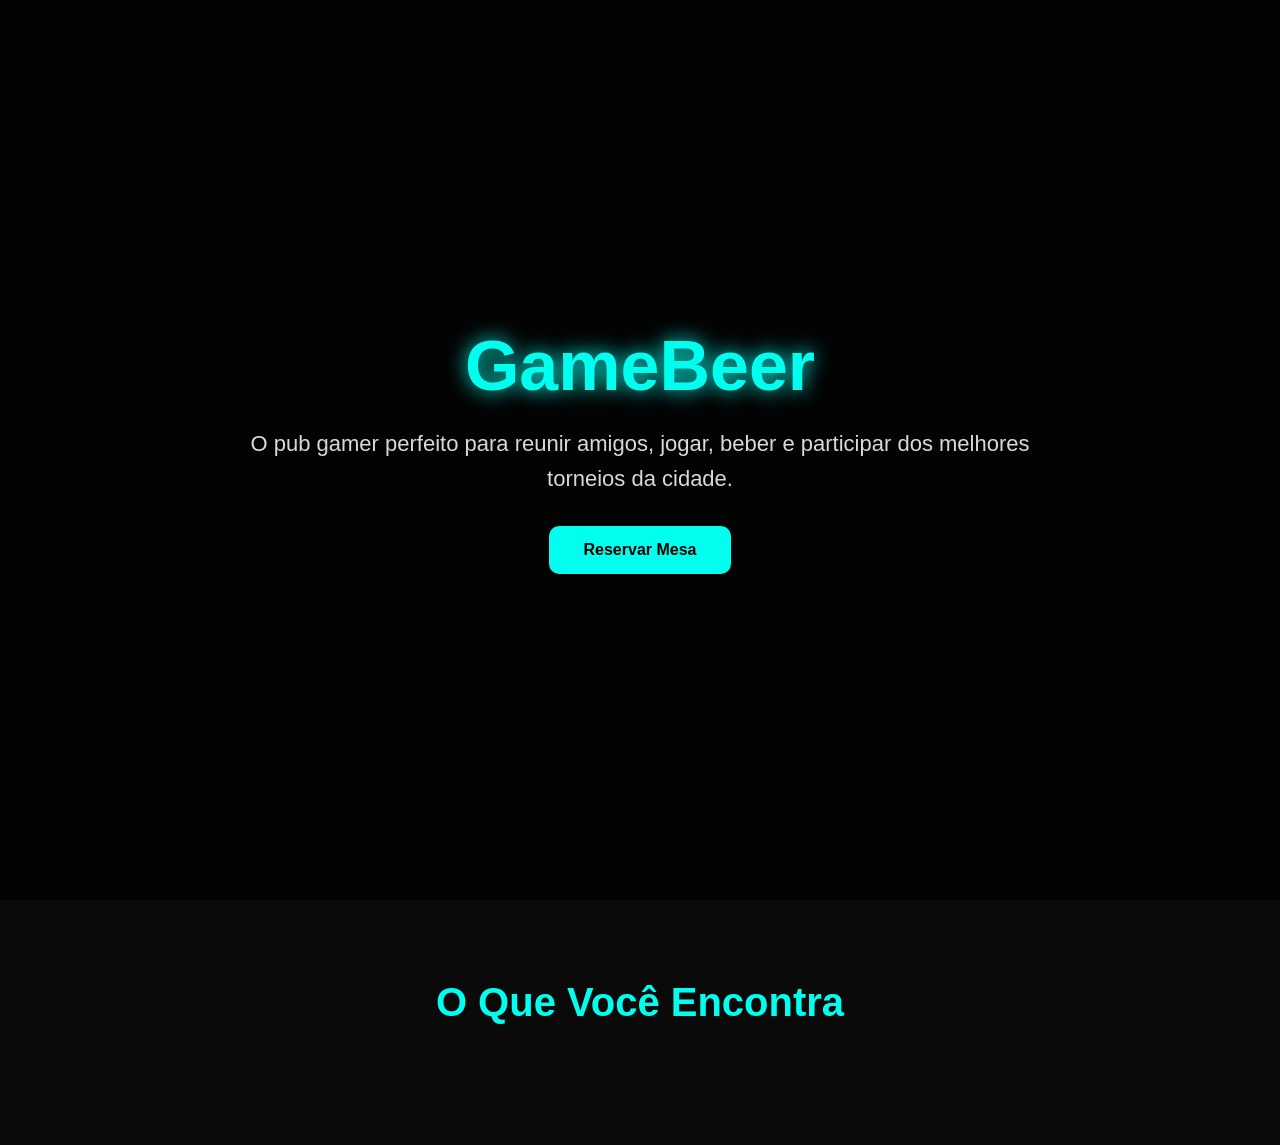
==== web/index.html @ 60de41e0 "menu principal e design" ====
<!DOCTYPE html>
<html lang="pt-BR">
<head>
  <meta charset="UTF-8" />
  <meta name="viewport" content="width=device-width, initial-scale=1.0"/>
  <title>GameBeer Pub Gamer</title>

  <style>
    *{
      margin:0;
      padding:0;
      box-sizing:border-box;
      font-family: Arial, Helvetica, sans-serif;
    }

    body{
      background:#0a0a0a;
      color:white;
    }

    header{
      height:100vh;
      background:
      linear-gradient(rgba(0,0,0,0.7), rgba(0,0,0,0.7)),
      url('https://images.unsplash.com/photo-1511512578047-dfb367046420?q=80&w=1600&auto=format&fit=crop');
      background-size:cover;
      background-position:center;

      display:flex;
      justify-content:center;
      align-items:center;
      text-align:center;
      padding:20px;
    }

    .hero{
      max-width:800px;
    }

    .hero h1{
      font-size:70px;
      color:#00ffee;
      text-shadow:0 0 20px #00ffee;
      margin-bottom:20px;
    }

    .hero p{
      font-size:22px;
      color:#d9d9d9;
      margin-bottom:30px;
      line-height:1.6;
    }

    .btn{
      display:inline-block;
      padding:15px 35px;
      background:#00ffee;
      color:black;
      text-decoration:none;
      border-radius:10px;
      font-weight:bold;
      transition:0.3s;
    }

    .btn:hover{
      background:#00bfa6;
      transform:scale(1.05);
    }

    section{
      padding:80px 10%;
    }

    .titulo{
      font-size:40px;
      color:#00ffee;
      margin-bottom:40px;
      text-align:center;
    }

    .cards{
      display:grid;
      grid-template-columns:repeat(auto-fit, minmax(250px,1fr));
      gap:25px;
    }

    .card{
      background:#121212;
      padding:30px;
      border-radius:15px;
      border:1px solid #00ffee33;
      transition:0.3s;
    }

    .card:hover{
      transform:translateY(-10px);
      box-shadow:0 0 20px #00ffee55;
    }

    .card h3{
      color:#00ffee;
      margin-bottom:15px;
      font-size:25px;
    }

    .card p{
      color:#cfcfcf;
      line-height:1.5;
    }

    .sobre{
      display:flex;
      align-items:center;
      gap:50px;
      flex-wrap:wrap;
    }

    .sobre img{
      width:100%;
      max-width:500px;
      border-radius:20px;
    }

    .sobre-texto{
      flex:1;
    }

    .sobre-texto h2{
      color:#00ffee;
      margin-bottom:20px;
      font-size:40px;
    }

    .sobre-texto p{
      color:#d4d4d4;
      line-height:1.8;
      font-size:18px;
    }

    footer{
      background:#050505;
      padding:30px;
      text-align:center;
      color:#888;
      border-top:1px solid #00ffee22;
    }

    @media(max-width:768px){

      .hero h1{
        font-size:45px;
      }

      .hero p{
        font-size:18px;
      }

      .titulo{
        font-size:32px;
      }

    }

  </style>
</head>
<body>

  <header>
    <div class="hero">
      <h1>GameBeer</h1>

      <p>
        O pub gamer perfeito para reunir amigos, jogar,
        beber e participar dos melhores torneios da cidade.
      </p>

      <a href="#" class="btn">Reservar Mesa</a>
    </div>
  </header>

  <section>

    <h2 class="titulo">O Que Você Encontra</h2>

   </body>
</html>
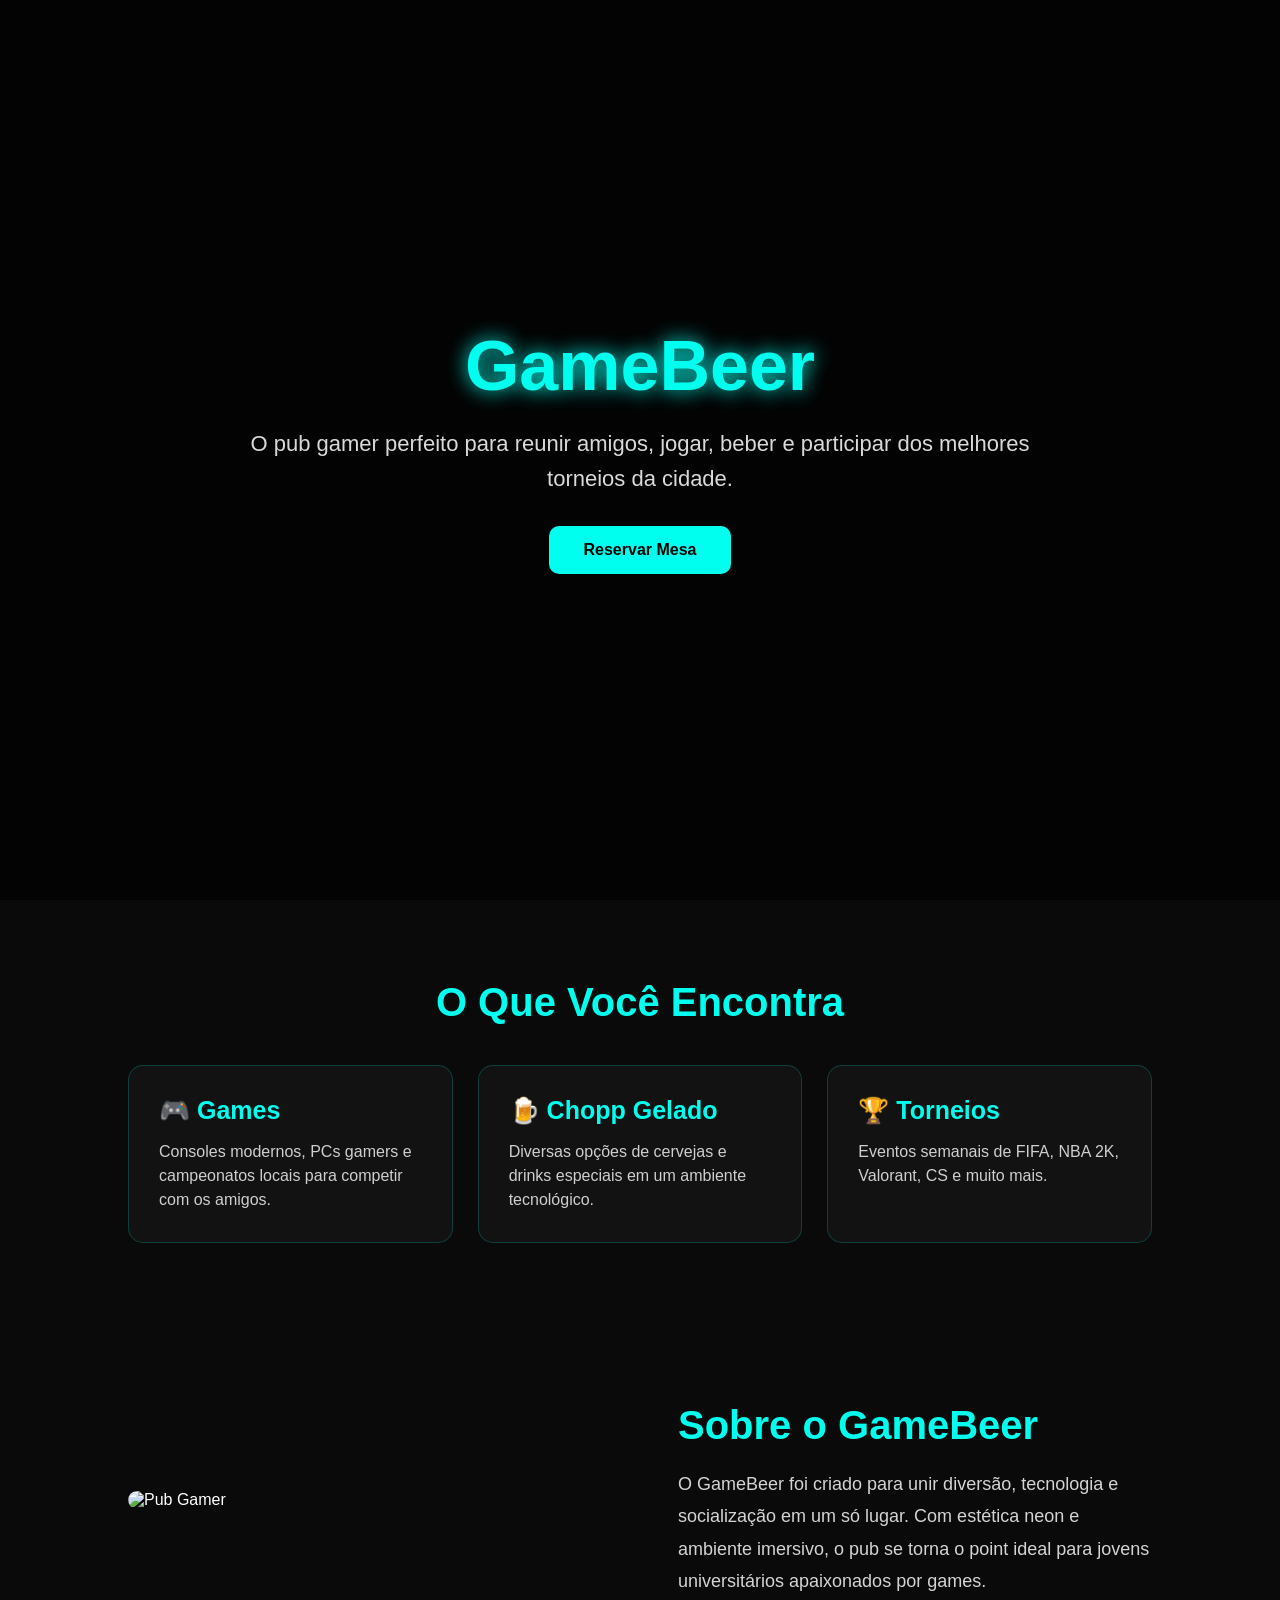
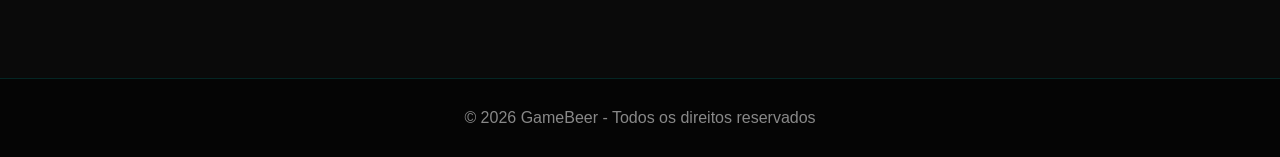
==== commit f4f6848c: "menu part2" ====
--- a/web/index.html
+++ b/web/index.html
@@ -181,6 +181,61 @@
   <section>
 
     <h2 class="titulo">O Que Você Encontra</h2>
+     <div class="cards">
+
+      <div class="card">
+        <h3>🎮 Games</h3>
+        <p>
+          Consoles modernos, PCs gamers e campeonatos locais
+          para competir com os amigos.
+        </p>
+      </div>
+
+      <div class="card">
+        <h3>🍺 Chopp Gelado</h3>
+        <p>
+          Diversas opções de cervejas e drinks especiais
+          em um ambiente tecnológico.
+        </p>
+      </div>
+
+      <div class="card">
+        <h3>🏆 Torneios</h3>
+        <p>
+          Eventos semanais de FIFA, NBA 2K, Valorant,
+          CS e muito mais.
+        </p>
+      </div>
+
+    </div>
+
+  </section>
+
+  <section class="sobre">
+
+    <img src="https://images.unsplash.com/photo-1541534401786-2077eed87a72?q=80&w=1200&auto=format&fit=crop" alt="Pub Gamer">
+
+    <div class="sobre-texto">
+
+      <h2>Sobre o GameBeer</h2>
+
+      <p>
+        O GameBeer foi criado para unir diversão,
+        tecnologia e socialização em um só lugar.
+        Com estética neon e ambiente imersivo,
+        o pub se torna o point ideal para jovens
+        universitários apaixonados por games.
+      </p>
+
+    </div>
+
+  </section>
+
+  <footer>
+    © 2026 GameBeer - Todos os direitos reservados
+  </footer>
+
+
 
    </body>
 </html>
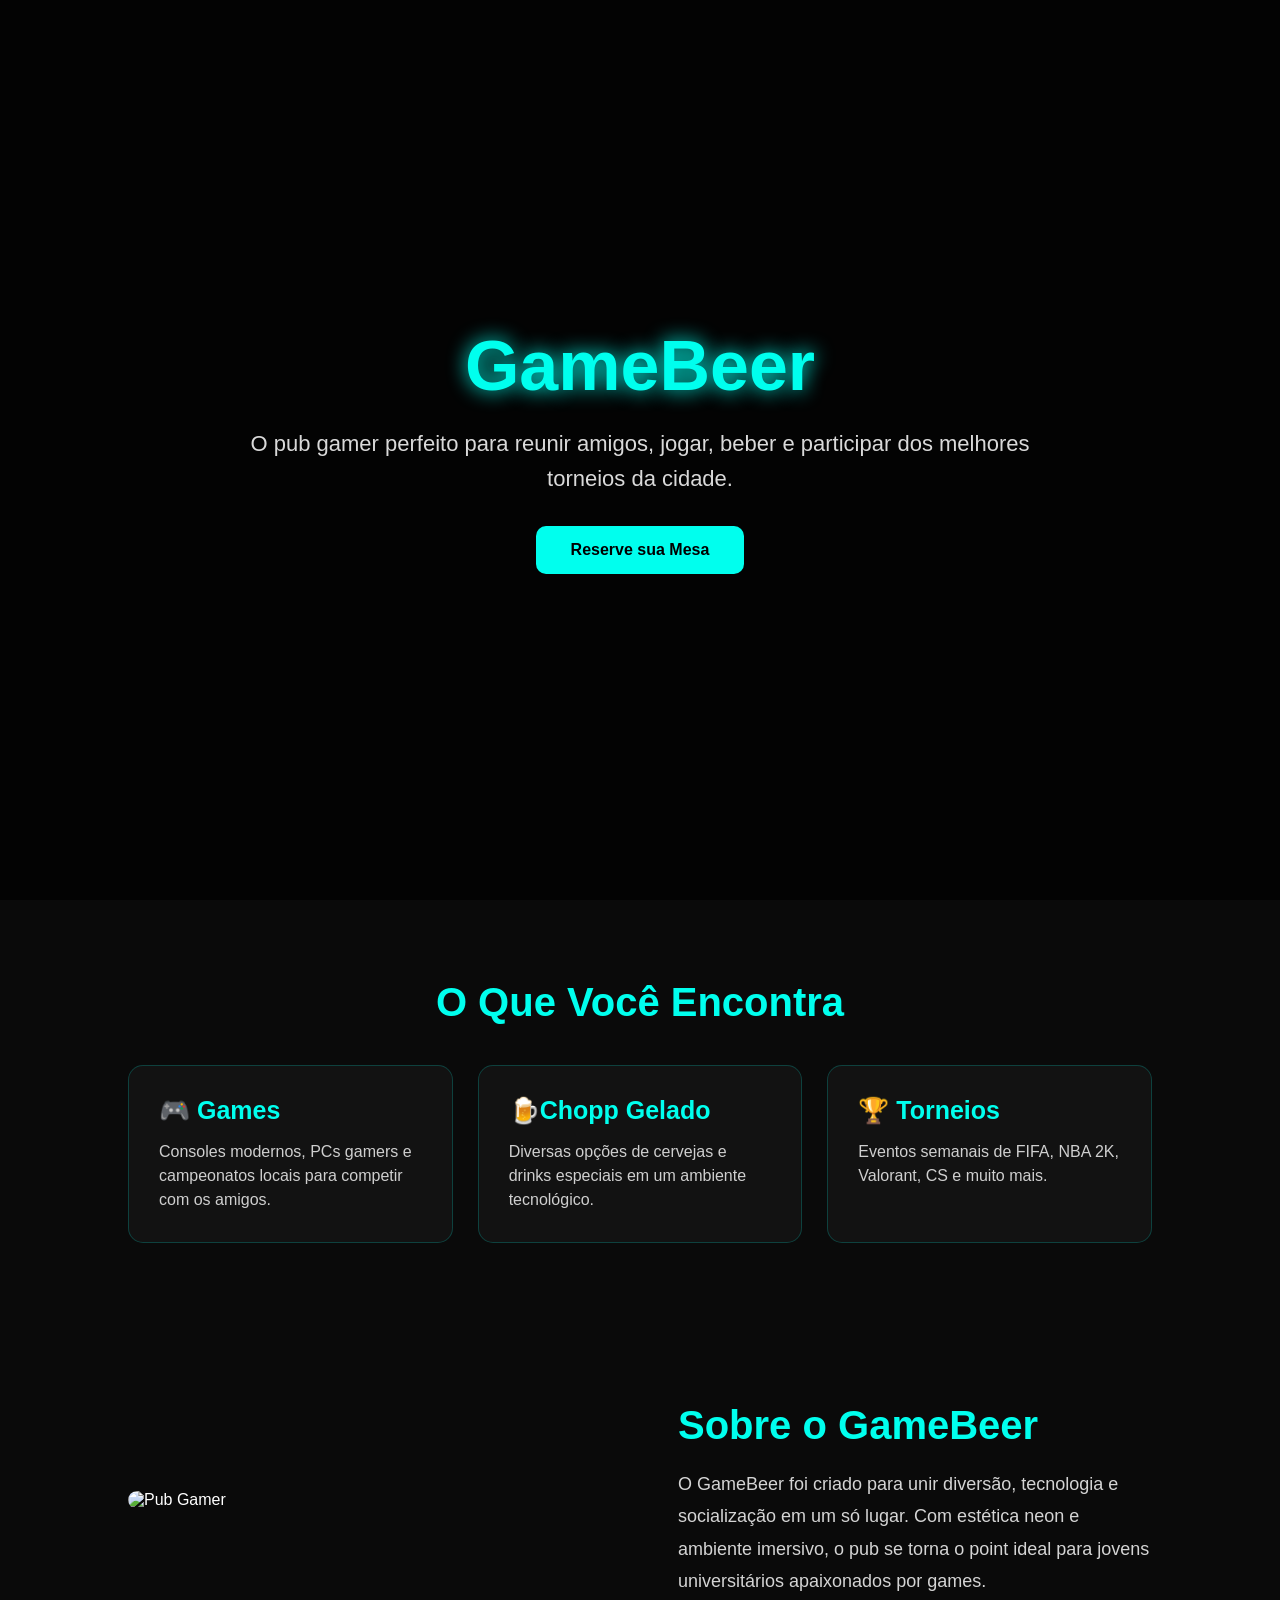
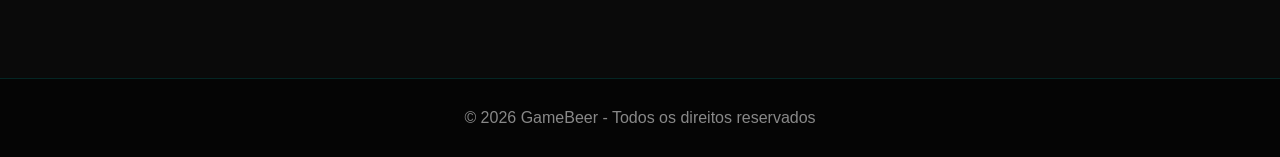
==== commit 55ba6c0e: "principal" ====
--- a/web/index.html
+++ b/web/index.html
@@ -101,6 +101,14 @@
       color:#00ffee;
       margin-bottom:15px;
       font-size:25px;
+
+      a{
+
+        color:#00ffee;
+        text-decoration:none;
+        transition:0.3s;
+
+      }
     }
 
     .card p{
@@ -174,17 +182,20 @@
         beber e participar dos melhores torneios da cidade.
       </p>
 
-      <a href="#" class="btn">Reservar Mesa</a>
+      <a href="reserva.html" class="btn"> Reserve sua Mesa </a>
+      
     </div>
   </header>
 
   <section>
 
     <h2 class="titulo">O Que Você Encontra</h2>
-     <div class="cards">
+
+    <div class="cards">
 
       <div class="card">
-        <h3>🎮 Games</h3>
+        <h3><a href="games.html">🎮 Games</a></h3>
+        
         <p>
           Consoles modernos, PCs gamers e campeonatos locais
           para competir com os amigos.
@@ -192,16 +203,17 @@
       </div>
 
       <div class="card">
-        <h3>🍺 Chopp Gelado</h3>
-        <p>
+        <h3><a href="chopp.html">🍺Chopp Gelado</a> </h3>
+        <p>  
           Diversas opções de cervejas e drinks especiais
           em um ambiente tecnológico.
         </p>
       </div>
 
       <div class="card">
-        <h3>🏆 Torneios</h3>
+        <h3> <a href= "torneios.html">🏆 Torneios </a></h3>
         <p>
+            
           Eventos semanais de FIFA, NBA 2K, Valorant,
           CS e muito mais.
         </p>
@@ -235,7 +247,5 @@
     © 2026 GameBeer - Todos os direitos reservados
   </footer>
 
-
-
-   </body>
+</body>
 </html>
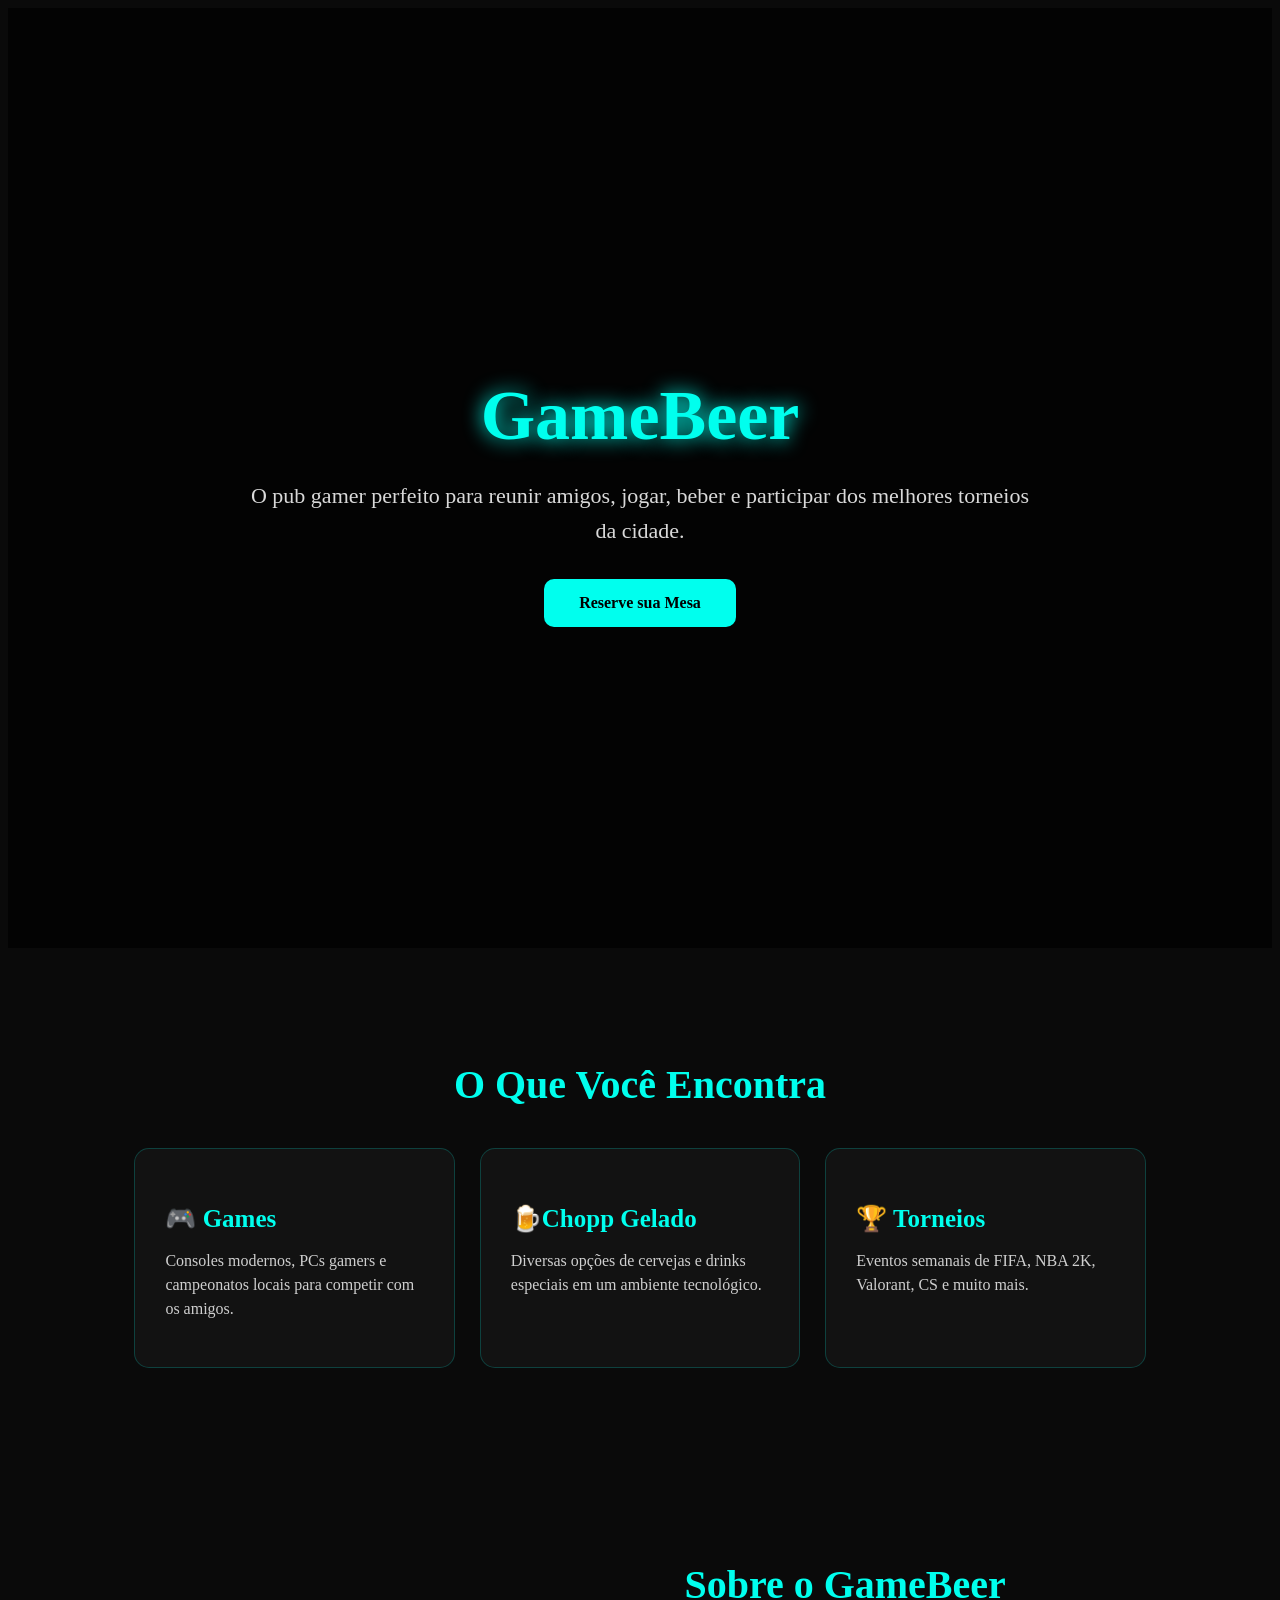
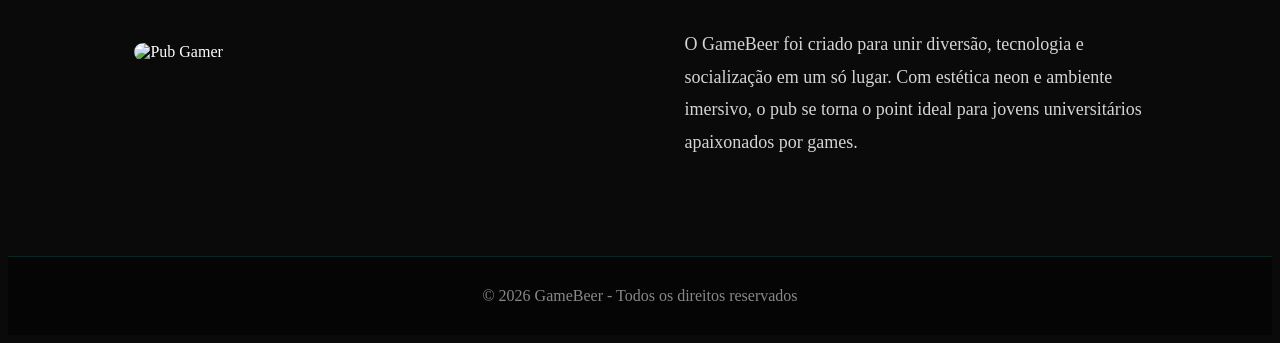
==== commit adde72be: "resultado final" ====
--- a/web/index.html
+++ b/web/index.html
@@ -5,171 +5,7 @@
   <meta name="viewport" content="width=device-width, initial-scale=1.0"/>
   <title>GameBeer Pub Gamer</title>
 
-  <style>
-    *{
-      margin:0;
-      padding:0;
-      box-sizing:border-box;
-      font-family: Arial, Helvetica, sans-serif;
-    }
-
-    body{
-      background:#0a0a0a;
-      color:white;
-    }
-
-    header{
-      height:100vh;
-      background:
-      linear-gradient(rgba(0,0,0,0.7), rgba(0,0,0,0.7)),
-      url('https://images.unsplash.com/photo-1511512578047-dfb367046420?q=80&w=1600&auto=format&fit=crop');
-      background-size:cover;
-      background-position:center;
-
-      display:flex;
-      justify-content:center;
-      align-items:center;
-      text-align:center;
-      padding:20px;
-    }
-
-    .hero{
-      max-width:800px;
-    }
-
-    .hero h1{
-      font-size:70px;
-      color:#00ffee;
-      text-shadow:0 0 20px #00ffee;
-      margin-bottom:20px;
-    }
-
-    .hero p{
-      font-size:22px;
-      color:#d9d9d9;
-      margin-bottom:30px;
-      line-height:1.6;
-    }
-
-    .btn{
-      display:inline-block;
-      padding:15px 35px;
-      background:#00ffee;
-      color:black;
-      text-decoration:none;
-      border-radius:10px;
-      font-weight:bold;
-      transition:0.3s;
-    }
-
-    .btn:hover{
-      background:#00bfa6;
-      transform:scale(1.05);
-    }
-
-    section{
-      padding:80px 10%;
-    }
-
-    .titulo{
-      font-size:40px;
-      color:#00ffee;
-      margin-bottom:40px;
-      text-align:center;
-    }
-
-    .cards{
-      display:grid;
-      grid-template-columns:repeat(auto-fit, minmax(250px,1fr));
-      gap:25px;
-    }
-
-    .card{
-      background:#121212;
-      padding:30px;
-      border-radius:15px;
-      border:1px solid #00ffee33;
-      transition:0.3s;
-    }
-
-    .card:hover{
-      transform:translateY(-10px);
-      box-shadow:0 0 20px #00ffee55;
-    }
-
-    .card h3{
-      color:#00ffee;
-      margin-bottom:15px;
-      font-size:25px;
-
-      a{
-
-        color:#00ffee;
-        text-decoration:none;
-        transition:0.3s;
-
-      }
-    }
-
-    .card p{
-      color:#cfcfcf;
-      line-height:1.5;
-    }
-
-    .sobre{
-      display:flex;
-      align-items:center;
-      gap:50px;
-      flex-wrap:wrap;
-    }
-
-    .sobre img{
-      width:100%;
-      max-width:500px;
-      border-radius:20px;
-    }
-
-    .sobre-texto{
-      flex:1;
-    }
-
-    .sobre-texto h2{
-      color:#00ffee;
-      margin-bottom:20px;
-      font-size:40px;
-    }
-
-    .sobre-texto p{
-      color:#d4d4d4;
-      line-height:1.8;
-      font-size:18px;
-    }
-
-    footer{
-      background:#050505;
-      padding:30px;
-      text-align:center;
-      color:#888;
-      border-top:1px solid #00ffee22;
-    }
-
-    @media(max-width:768px){
-
-      .hero h1{
-        font-size:45px;
-      }
-
-      .hero p{
-        font-size:18px;
-      }
-
-      .titulo{
-        font-size:32px;
-      }
-
-    }
-
-  </style>
+  <link rel="stylesheet" href="style.css">
 </head>
 <body>
 
--- a/web/style.css
+++ b/web/style.css
@@ -0,0 +1,165 @@
+ <style>
+    *{
+      margin:0;
+      padding:0;
+      box-sizing:border-box;
+      font-family: Arial, Helvetica, sans-serif;
+    }
+
+    body{
+      background:#0a0a0a;
+      color:white;
+    }
+
+    header{
+      height:100vh;
+      background:
+      linear-gradient(rgba(0,0,0,0.7), rgba(0,0,0,0.7)),
+      url('https://images.unsplash.com/photo-1511512578047-dfb367046420?q=80&w=1600&auto=format&fit=crop');
+      background-size:cover;
+      background-position:center;
+
+      display:flex;
+      justify-content:center;
+      align-items:center;
+      text-align:center;
+      padding:20px;
+    }
+
+    .hero{
+      max-width:800px;
+    }
+
+    .hero h1{
+      font-size:70px;
+      color:#00ffee;
+      text-shadow:0 0 20px #00ffee;
+      margin-bottom:20px;
+    }
+
+    .hero p{
+      font-size:22px;
+      color:#d9d9d9;
+      margin-bottom:30px;
+      line-height:1.6;
+    }
+
+    .btn{
+      display:inline-block;
+      padding:15px 35px;
+      background:#00ffee;
+      color:black;
+      text-decoration:none;
+      border-radius:10px;
+      font-weight:bold;
+      transition:0.3s;
+    }
+
+    .btn:hover{
+      background:#00bfa6;
+      transform:scale(1.05);
+    }
+
+    section{
+      padding:80px 10%;
+    }
+
+    .titulo{
+      font-size:40px;
+      color:#00ffee;
+      margin-bottom:40px;
+      text-align:center;
+    }
+
+    .cards{
+      display:grid;
+      grid-template-columns:repeat(auto-fit, minmax(250px,1fr));
+      gap:25px;
+    }
+
+    .card{
+      background:#121212;
+      padding:30px;
+      border-radius:15px;
+      border:1px solid #00ffee33;
+      transition:0.3s;
+    }
+
+    .card:hover{
+      transform:translateY(-10px);
+      box-shadow:0 0 20px #00ffee55;
+    }
+
+    .card h3{
+      color:#00ffee;
+      margin-bottom:15px;
+      font-size:25px;
+
+      a{
+
+        color:#00ffee;
+        text-decoration:none;
+        transition:0.3s;
+
+      }
+    }
+
+    .card p{
+      color:#cfcfcf;
+      line-height:1.5;
+    }
+
+    .sobre{
+      display:flex;
+      align-items:center;
+      gap:50px;
+      flex-wrap:wrap;
+    }
+
+    .sobre img{
+      width:100%;
+      max-width:500px;
+      border-radius:20px;
+    }
+
+    .sobre-texto{
+      flex:1;
+    }
+
+    .sobre-texto h2{
+      color:#00ffee;
+      margin-bottom:20px;
+      font-size:40px;
+    }
+
+    .sobre-texto p{
+      color:#d4d4d4;
+      line-height:1.8;
+      font-size:18px;
+    }
+
+    footer{
+      background:#050505;
+      padding:30px;
+      text-align:center;
+      color:#888;
+      border-top:1px solid #00ffee22;
+    }
+
+    @media(max-width:768px){
+
+      .hero h1{
+        font-size:45px;
+      }
+
+      .hero p{
+        font-size:18px;
+      }
+
+      .titulo{
+        font-size:32px;
+      }
+
+    }
+
+  </style>
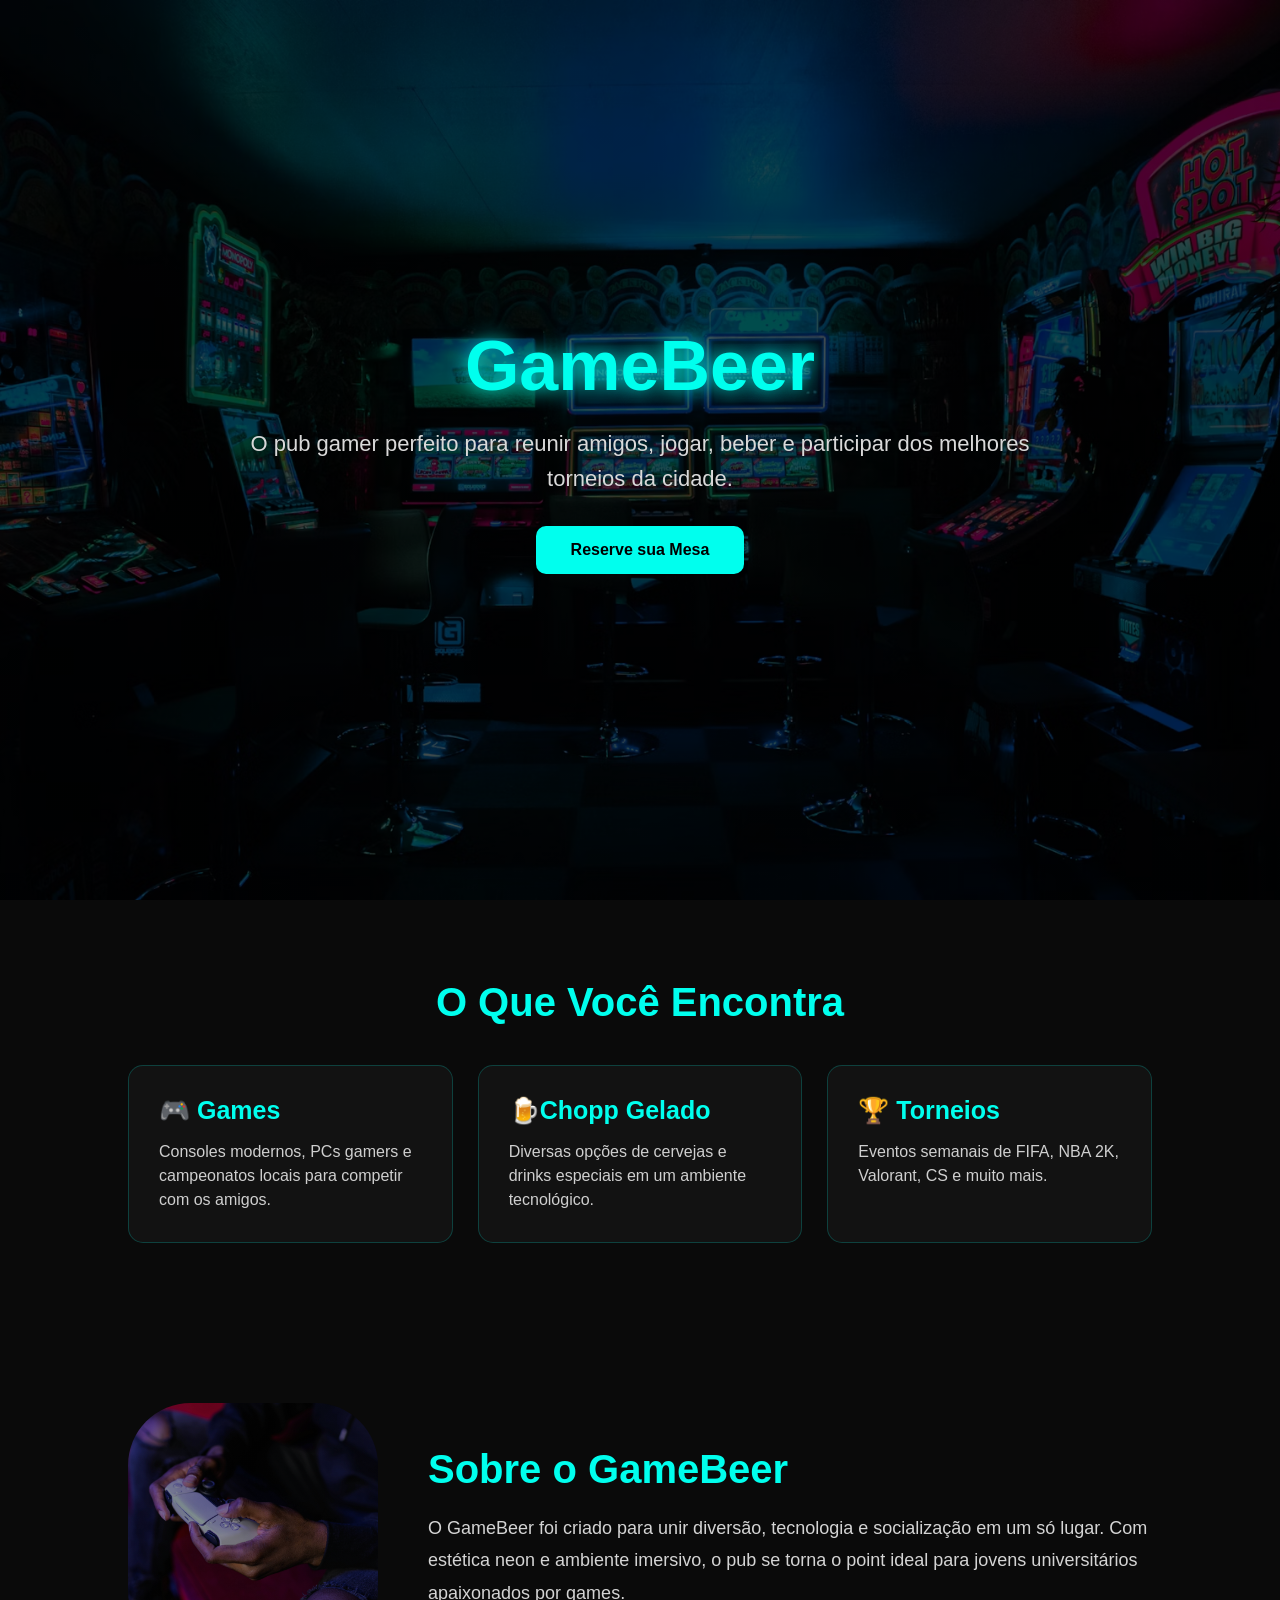
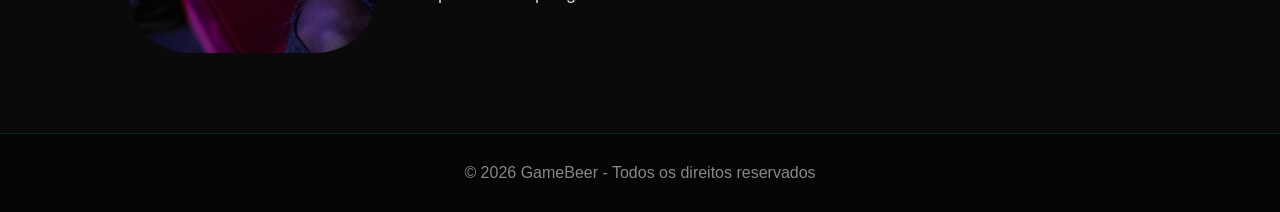
==== commit 5e008638: "imagens adicionadas ao header imagens externas agora importadas para /images bugs corrijidos" ====
--- a/web/index.html
+++ b/web/index.html
@@ -1,11 +1,11 @@
 <!DOCTYPE html>
 <html lang="pt-BR">
 <head>
+  <link rel="stylesheet" href="index.css">
   <meta charset="UTF-8" />
   <meta name="viewport" content="width=device-width, initial-scale=1.0"/>
   <title>GameBeer Pub Gamer</title>
 
-  <link rel="stylesheet" href="style.css">
 </head>
 <body>
 
@@ -61,7 +61,7 @@
 
   <section class="sobre">
 
-    <img src="https://images.unsplash.com/photo-1541534401786-2077eed87a72?q=80&w=1200&auto=format&fit=crop" alt="Pub Gamer">
+    <div class="sobre-img"></div>
 
     <div class="sobre-texto">
 
--- a/web/index.css
+++ b/web/index.css
@@ -0,0 +1,162 @@
+*{
+    margin:0;
+    padding:0;
+    box-sizing:border-box;
+    font-family: Arial, Helvetica, sans-serif;
+}
+
+body{
+    background:#0a0a0a;
+    color:white;
+}
+
+header{
+    height:100vh;
+    background:
+            linear-gradient(rgba(0,0,0,0.7), rgba(0,0,0,0.7)),
+            url('../images/index-header.png');
+    background-size:cover;
+    background-position:center;
+
+    display:flex;
+    justify-content:center;
+    align-items:center;
+    text-align:center;
+    padding:20px;
+}
+
+.hero{
+    max-width:800px;
+}
+
+.hero h1{
+    font-size:70px;
+    color:#00ffee;
+    text-shadow:0 0 20px #00ffee;
+    margin-bottom:20px;
+}
+
+.hero p{
+    font-size:22px;
+    color:#d9d9d9;
+    margin-bottom:30px;
+    line-height:1.6;
+}
+
+.btn{
+    display:inline-block;
+    padding:15px 35px;
+    background:#00ffee;
+    color:black;
+    text-decoration:none;
+    border-radius:10px;
+    font-weight:bold;
+    transition:0.3s;
+}
+
+.btn:hover{
+    background:#00bfa6;
+    transform:scale(1.05);
+}
+
+section{
+    padding:80px 10%;
+}
+
+.titulo{
+    font-size:40px;
+    color:#00ffee;
+    margin-bottom:40px;
+    text-align:center;
+}
+
+.cards{
+    display:grid;
+    grid-template-columns:repeat(auto-fit, minmax(250px,1fr));
+    gap:25px;
+}
+
+.card{
+    background:#121212;
+    padding:30px;
+    border-radius:15px;
+    border:1px solid #00ffee33;
+    transition:0.3s;
+}
+
+.card:hover{
+    transform:translateY(-10px);
+    box-shadow:0 0 20px #00ffee55;
+}
+
+.card h3{
+    color:#00ffee;
+    margin-bottom:15px;
+    font-size:25px;
+
+    a{
+
+        color:#00ffee;
+        text-decoration:none;
+        transition:0.3s;
+
+    }
+}
+
+.card p{
+    color:#cfcfcf;
+    line-height:1.5;
+}
+
+.sobre{
+    display:flex;
+    align-items:center;
+    gap:50px;
+    flex-wrap:wrap;
+}
+
+.sobre-img{
+    background: linear-gradient(rgba(0,0,0,0.4), rgba(0,0,0,0.4)),
+    url("../images/sobre-img1.jpg"), url("../images/sobre-img2.jpg");
+    width: 250px; height: 250px;
+    background-size: cover; background-position: center; max-width:500px;
+    border-radius: 25%;
+}
+
+.sobre-texto{ flex:1; }
+
+.sobre-texto h2{
+    color:#00ffee;
+    margin-bottom:20px;
+    font-size:40px;
+}
+
+.sobre-texto p{
+    color:#d4d4d4;
+    line-height:1.8;
+    font-size:18px;
+}
+
+footer{
+    background:#050505;
+    padding:30px;
+    text-align:center;
+    color:#888;
+    border-top:1px solid #00ffee22;
+}
+
+@media(max-width:768px){
+
+    .hero h1{
+        font-size:45px;
+    }
+
+    .hero p{
+        font-size:18px;
+    }
+
+    .titulo{
+        font-size:32px;
+    }
+
+}
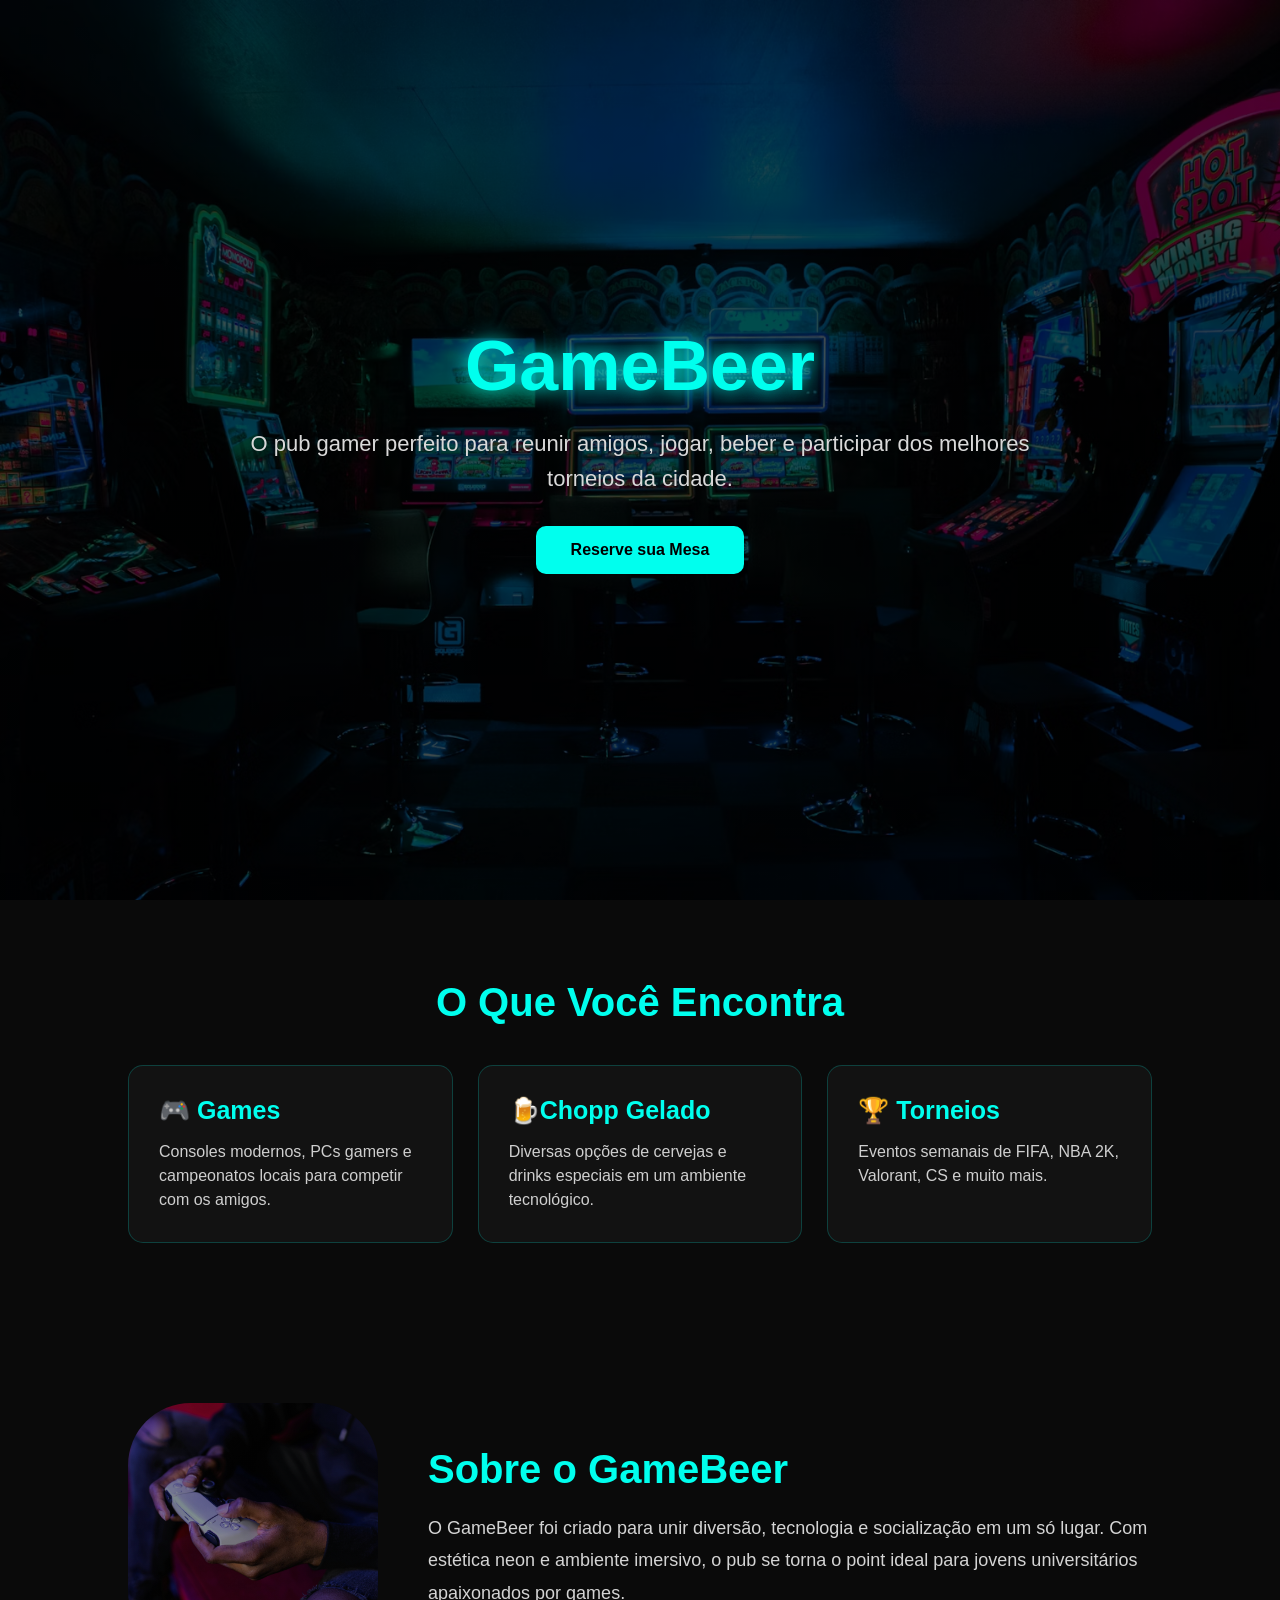
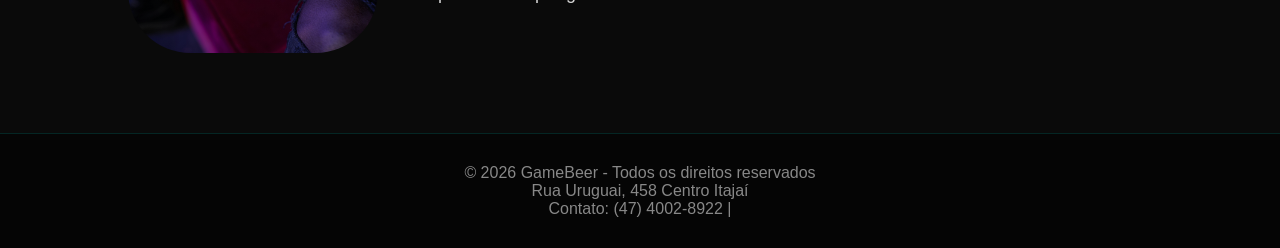
==== commit fd4f8b63: "detalhes" ====
--- a/web/index.html
+++ b/web/index.html
@@ -80,7 +80,9 @@
   </section>
 
   <footer>
-    © 2026 GameBeer - Todos os direitos reservados
+    © 2026 GameBeer - Todos os direitos reservados<br> 
+   Rua Uruguai, 458  Centro  Itajaí <br>
+    Contato: (47) 4002-8922 |
   </footer>
 
 </body>
